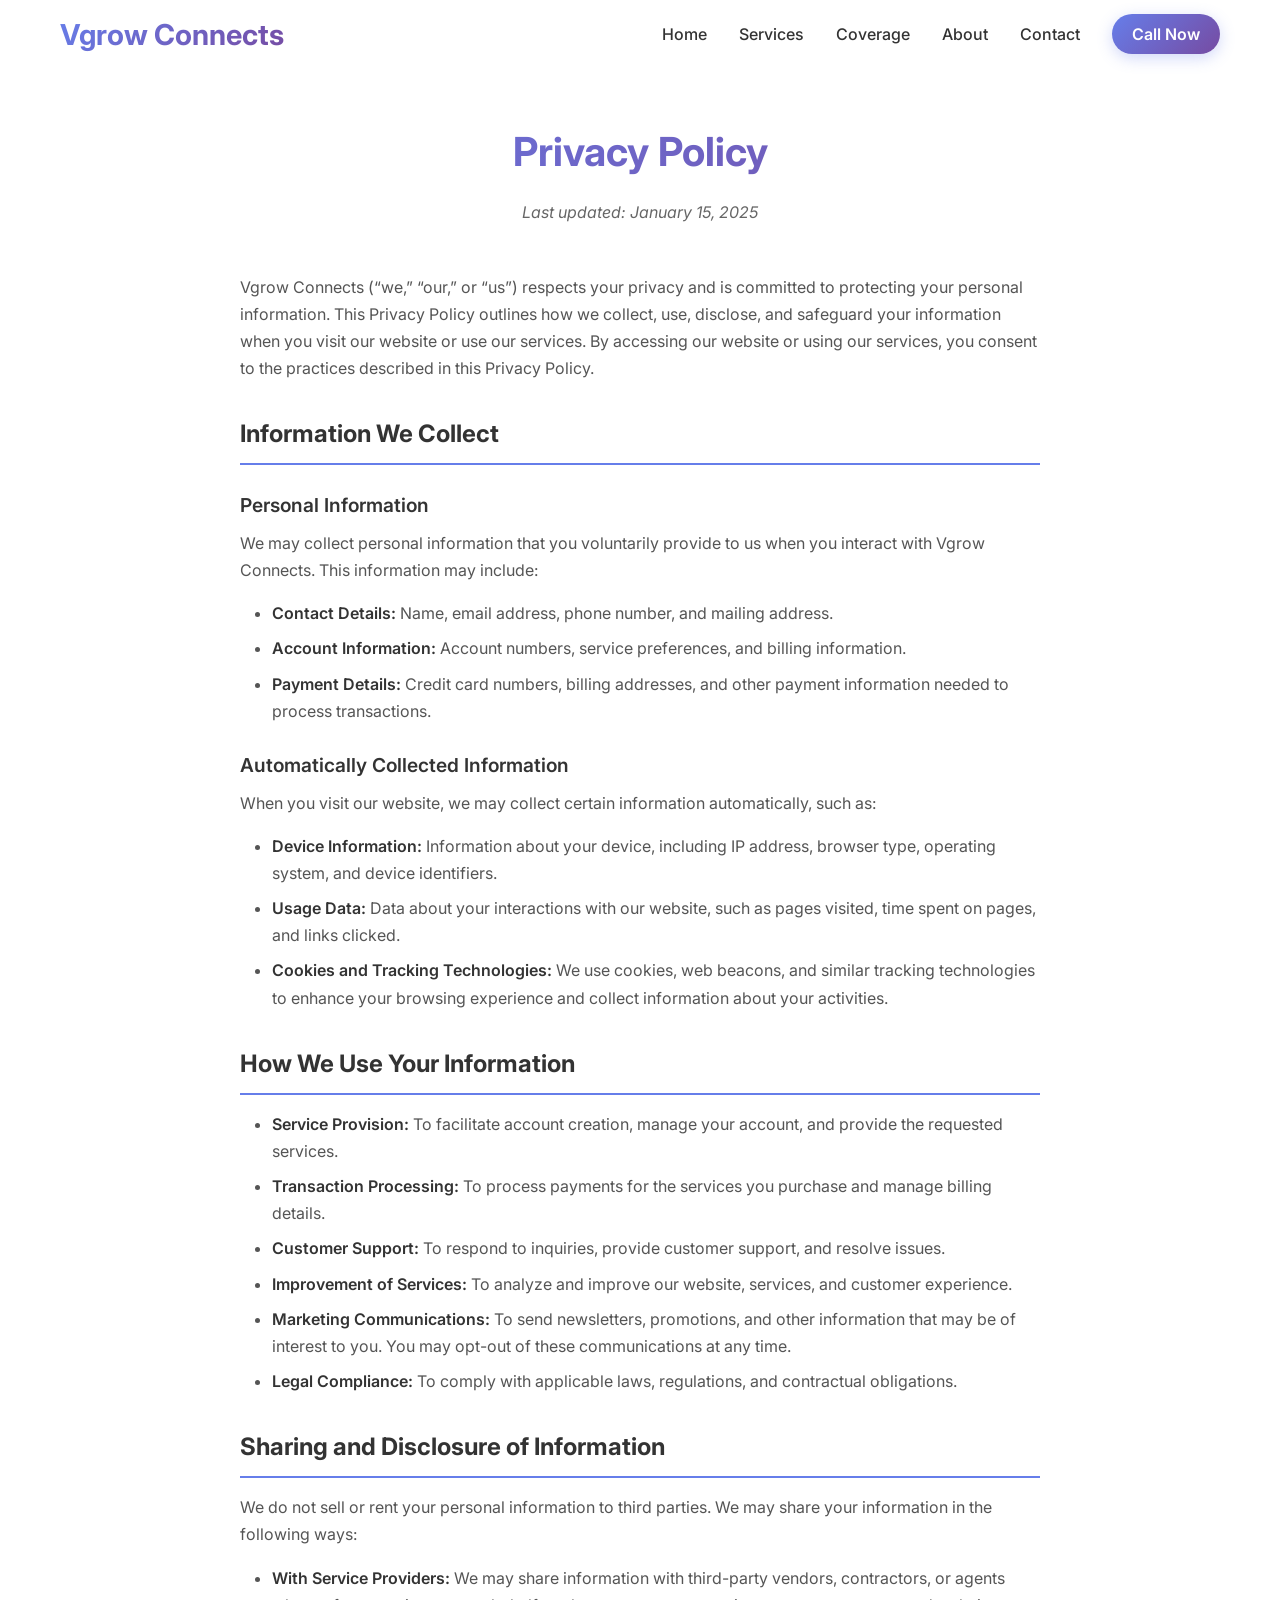
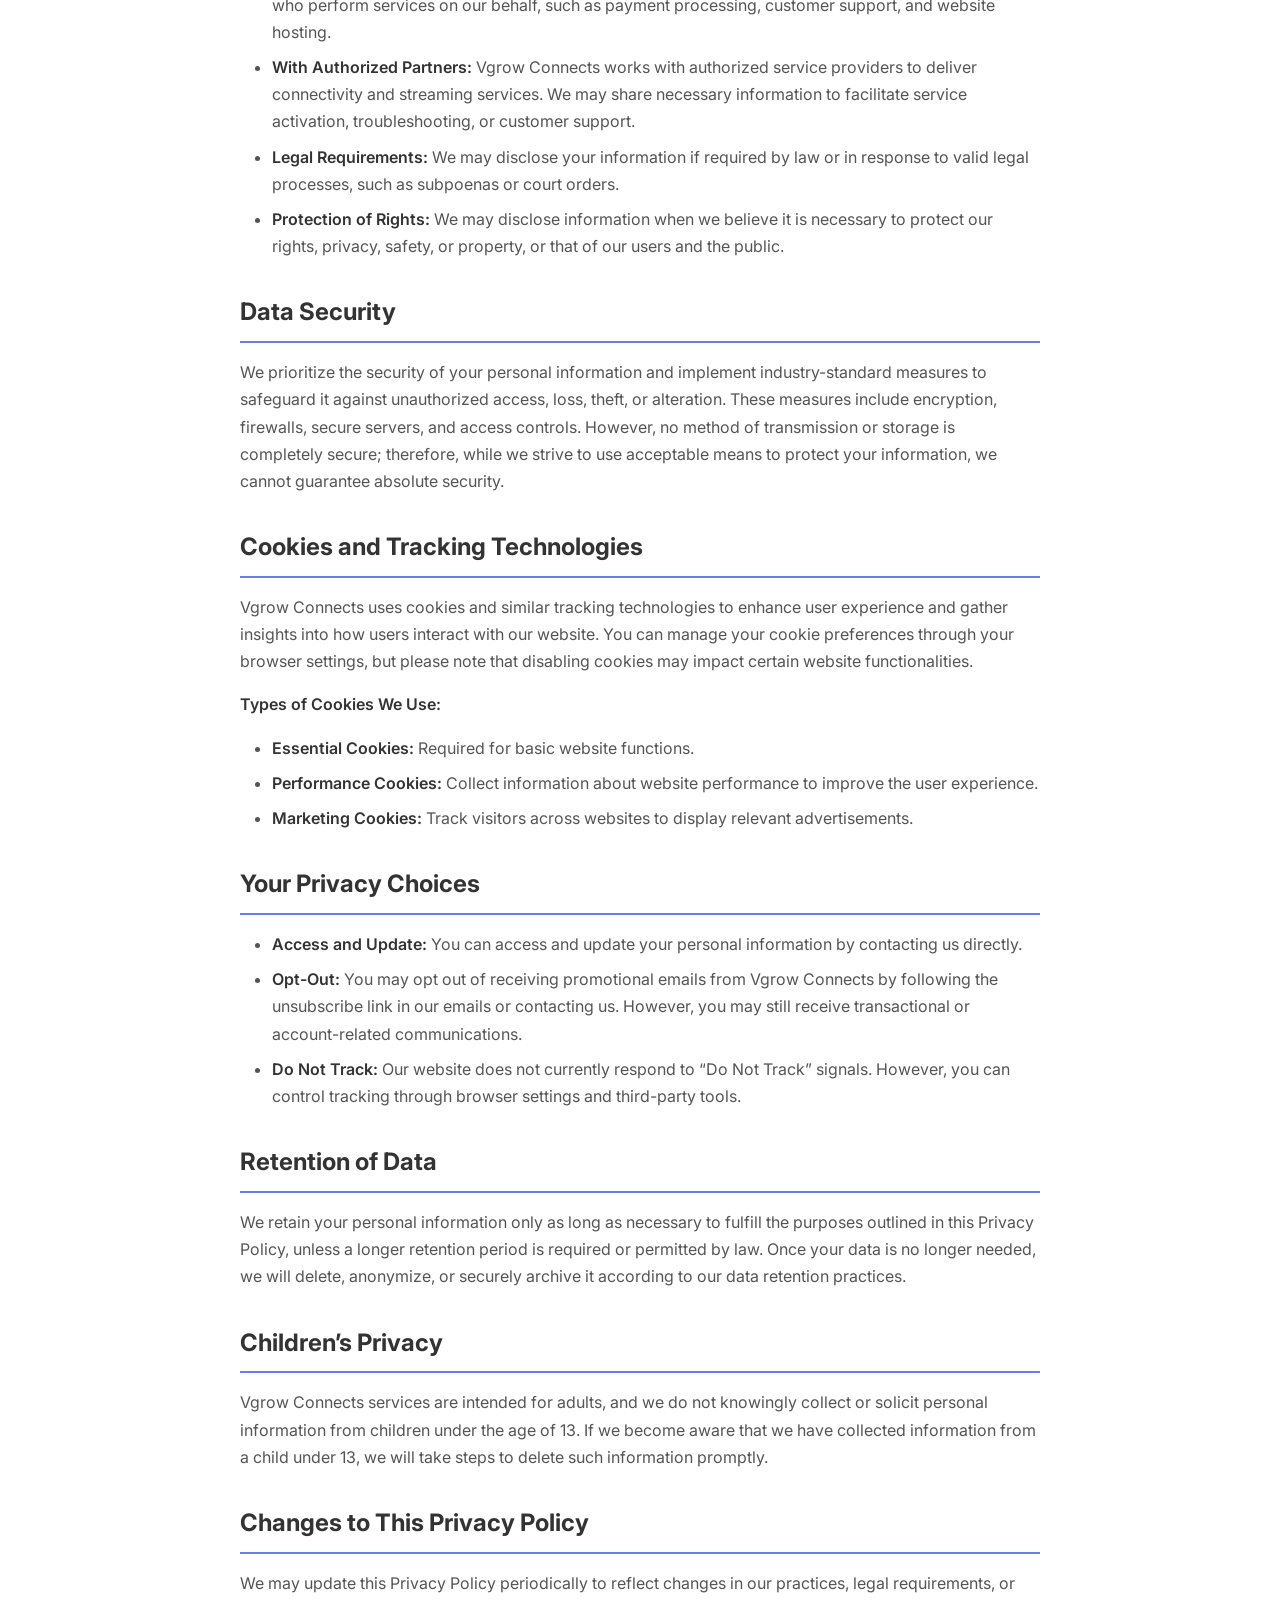
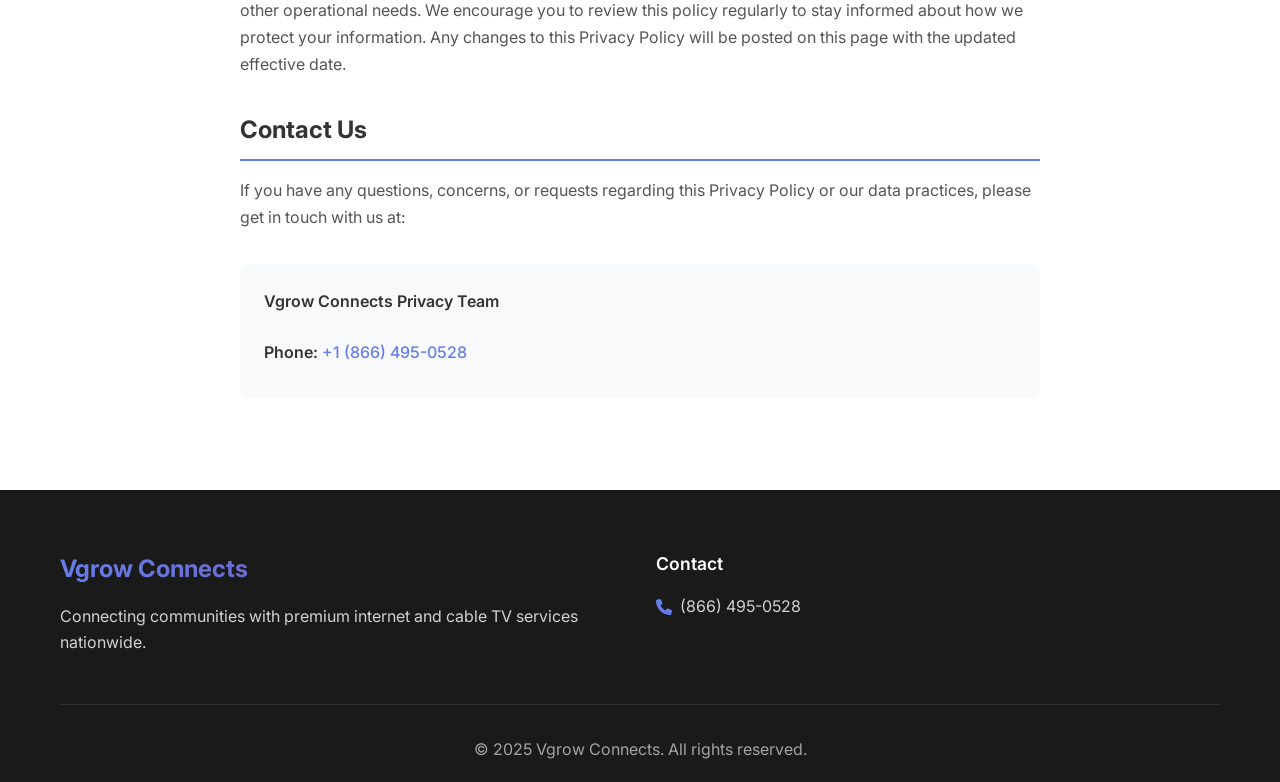
==== privacy.html @ 9372a078 "Add files via upload" ====
<!DOCTYPE html>
<html lang="en">

<head>
    <meta charset="UTF-8">
    <meta name="viewport" content="width=device-width, initial-scale=1.0">
    <title>Privacy Policy - Vgrow Connects</title>
    <link rel="stylesheet" href="style.css">
    <link rel="preconnect" href="https://fonts.googleapis.com">
    <link rel="preconnect" href="https://fonts.gstatic.com" crossorigin>
    <link href="https://fonts.googleapis.com/css2?family=Inter:wght@300;400;500;600;700&display=swap" rel="stylesheet">
    <link rel="stylesheet" href="https://cdnjs.cloudflare.com/ajax/libs/font-awesome/6.0.0/css/all.min.css">
</head>

<body>
    <!-- Navigation -->
    <nav class="navbar">
        <div class="nav-container">
            <div class="nav-logo">
                <a href="index.html">
                    <h2>Vgrow Connects</h2>
                </a>
            </div>
            <ul class="nav-menu">
                <li class="nav-item"><a href="index.html#home" class="nav-link">Home</a></li>
                <li class="nav-item"><a href="index.html#services" class="nav-link">Services</a></li>
                <li class="nav-item"><a href="index.html#coverage" class="nav-link">Coverage</a></li>
                <li class="nav-item"><a href="index.html#about" class="nav-link">About</a></li>
                <li class="nav-item"><a href="index.html#contact" class="nav-link">Contact</a></li>
                <li class="nav-item"><a href="tel:+18664950528" class="nav-cta">Call Now</a></li>
            </ul>
            <div class="hamburger">
                <span class="bar"></span>
                <span class="bar"></span>
                <span class="bar"></span>
            </div>
        </div>
    </nav>

    <!-- Legal Content -->
    <section class="legal-page">
        <div class="container">
            <div class="legal-header">
                <h1>Privacy Policy</h1>
                <p class="last-updated">Last updated: January 15, 2025</p>
            </div>

            <div class="legal-content">
                <p>Vgrow Connects (“we,” “our,” or “us”) respects your privacy and is committed to protecting your
                    personal information. This Privacy Policy outlines how we collect, use, disclose, and safeguard your
                    information when you visit our website or use our services. By accessing our website or using our
                    services, you consent to the practices described in this Privacy Policy.</p>

                <h2>Information We Collect</h2>
                <h3>Personal Information</h3>
                <p>We may collect personal information that you voluntarily provide to us when you interact with Vgrow
                    Connects. This information may include:</p>
                <ul>
                    <li><strong>Contact Details:</strong> Name, email address, phone number, and mailing address.</li>
                    <li><strong>Account Information:</strong> Account numbers, service preferences, and billing
                        information.</li>
                    <li><strong>Payment Details:</strong> Credit card numbers, billing addresses, and other payment
                        information needed to process transactions.</li>
                </ul>

                <h3>Automatically Collected Information</h3>
                <p>When you visit our website, we may collect certain information automatically, such as:</p>
                <ul>
                    <li><strong>Device Information:</strong> Information about your device, including IP address,
                        browser type, operating system, and device identifiers.</li>
                    <li><strong>Usage Data:</strong> Data about your interactions with our website, such as pages
                        visited, time spent on pages, and links clicked.</li>
                    <li><strong>Cookies and Tracking Technologies:</strong> We use cookies, web beacons, and similar
                        tracking technologies to enhance your browsing experience and collect information about your
                        activities.</li>
                </ul>

                <h2>How We Use Your Information</h2>
                <ul>
                    <li><strong>Service Provision:</strong> To facilitate account creation, manage your account, and
                        provide the requested services.</li>
                    <li><strong>Transaction Processing:</strong> To process payments for the services you purchase and
                        manage billing details.</li>
                    <li><strong>Customer Support:</strong> To respond to inquiries, provide customer support, and
                        resolve issues.</li>
                    <li><strong>Improvement of Services:</strong> To analyze and improve our website, services, and
                        customer experience.</li>
                    <li><strong>Marketing Communications:</strong> To send newsletters, promotions, and other
                        information that may be of interest to you. You may opt-out of these communications at any time.
                    </li>
                    <li><strong>Legal Compliance:</strong> To comply with applicable laws, regulations, and contractual
                        obligations.</li>
                </ul>

                <h2>Sharing and Disclosure of Information</h2>
                <p>We do not sell or rent your personal information to third parties. We may share your information in
                    the following ways:</p>
                <ul>
                    <li><strong>With Service Providers:</strong> We may share information with third-party vendors,
                        contractors, or agents who perform services on our behalf, such as payment processing, customer
                        support, and website hosting.</li>
                    <li><strong>With Authorized Partners:</strong> Vgrow Connects works with authorized service
                        providers to deliver connectivity and streaming services. We may share necessary information to
                        facilitate service activation, troubleshooting, or customer support.</li>
                    <li><strong>Legal Requirements:</strong> We may disclose your information if required by law or in
                        response to valid legal processes, such as subpoenas or court orders.</li>
                    <li><strong>Protection of Rights:</strong> We may disclose information when we believe it is
                        necessary to protect our rights, privacy, safety, or property, or that of our users and the
                        public.</li>
                </ul>

                <h2>Data Security</h2>
                <p>We prioritize the security of your personal information and implement industry-standard measures to
                    safeguard it against unauthorized access, loss, theft, or alteration. These measures include
                    encryption, firewalls, secure servers, and access controls. However, no method of transmission or
                    storage is completely secure; therefore, while we strive to use acceptable means to protect your
                    information, we cannot guarantee absolute security.</p>

                <h2>Cookies and Tracking Technologies</h2>
                <p>Vgrow Connects uses cookies and similar tracking technologies to enhance user experience and gather
                    insights into how users interact with our website. You can manage your cookie preferences through
                    your browser settings, but please note that disabling cookies may impact certain website
                    functionalities.</p>
                <p><strong>Types of Cookies We Use:</strong></p>
                <ul>
                    <li><strong>Essential Cookies:</strong> Required for basic website functions.</li>
                    <li><strong>Performance Cookies:</strong> Collect information about website performance to improve
                        the user experience.</li>
                    <li><strong>Marketing Cookies:</strong> Track visitors across websites to display relevant
                        advertisements.</li>
                </ul>

                <h2>Your Privacy Choices</h2>
                <ul>
                    <li><strong>Access and Update:</strong> You can access and update your personal information by
                        contacting us directly.</li>
                    <li><strong>Opt-Out:</strong> You may opt out of receiving promotional emails from Vgrow Connects by
                        following the unsubscribe link in our emails or contacting us. However, you may still receive
                        transactional or account-related communications.</li>
                    <li><strong>Do Not Track:</strong> Our website does not currently respond to “Do Not Track” signals.
                        However, you can control tracking through browser settings and third-party tools.</li>
                </ul>

                <h2>Retention of Data</h2>
                <p>We retain your personal information only as long as necessary to fulfill the purposes outlined in
                    this Privacy Policy, unless a longer retention period is required or permitted by law. Once your
                    data is no longer needed, we will delete, anonymize, or securely archive it according to our data
                    retention practices.</p>

                <h2>Children’s Privacy</h2>
                <p>Vgrow Connects services are intended for adults, and we do not knowingly collect or solicit personal
                    information from children under the age of 13. If we become aware that we have collected information
                    from a child under 13, we will take steps to delete such information promptly.</p>

                <h2>Changes to This Privacy Policy</h2>
                <p>We may update this Privacy Policy periodically to reflect changes in our practices, legal
                    requirements, or other operational needs. We encourage you to review this policy regularly to stay
                    informed about how we protect your information. Any changes to this Privacy Policy will be posted on
                    this page with the updated effective date.</p>

                <h2>Contact Us</h2>
                <p>If you have any questions, concerns, or requests regarding this Privacy Policy or our data practices,
                    please get in touch with us at:</p>
                <div class="contact-info">
                    <p><strong>Vgrow Connects Privacy Team</strong></p>
                    <p><strong>Phone:</strong> <a href="tel:+18664950528">+1 (866) 495-0528</a></p>
                </div>
            </div>
        </div>
    </section>

    <!-- Footer -->
    <footer class="footer">
        <div class="container">
            <div class="footer-content">
                <div class="footer-section">
                    <h3>Vgrow Connects</h3>
                    <p>Connecting communities with premium internet and cable TV services nationwide.</p>
                </div>
                <div class="footer-section">
                    <h4>Contact</h4>
                    <div class="contact-info">
                        <a href="tel:+18664950528" class="contact-item">
                            <i class="fas fa-phone"></i>
                            (866) 495-0528
                        </a>
                    </div>
                </div>
            </div>
            <div class="footer-bottom">
                <p>&copy; 2025 Vgrow Connects. All rights reserved.</p>
            </div>
        </div>
    </footer>

    <script src="script.js"></script>
</body>

</html>
---- style.css ----
/* Reset and Base Styles */
* {
    margin: 0;
    padding: 0;
    box-sizing: border-box;
}

html {
    scroll-behavior: smooth;
}

body {
    font-family: 'Inter', sans-serif;
    line-height: 1.6;
    color: #333;
    overflow-x: hidden;
}

.container {
    max-width: 1200px;
    margin: 0 auto;
    padding: 0 20px;
}

/* Gradient Variables */
:root {
    --primary-gradient: linear-gradient(135deg, #667eea 0%, #764ba2 100%);
    --secondary-gradient: linear-gradient(135deg, #f093fb 0%, #f5576c 100%);
    --platinum-gradient: linear-gradient(135deg, #e8eaf6 0%, #c5cae9 50%, #9fa8da 100%);
    --dark-gradient: linear-gradient(135deg, #2c3e50 0%, #34495e 100%);
    --accent-gradient: linear-gradient(135deg, #74b9ff 0%, #0984e3 100%);
    --gold-gradient: linear-gradient(135deg, #ffecd2 0%, #fcb69f 100%);
    --silver-gradient: linear-gradient(135deg, #bdc3c7 0%, #2c3e50 100%);
}

/* Navigation */
.navbar {
    position: fixed;
    top: 0;
    width: 100%;
    background: rgba(255, 255, 255, 0.95);
    backdrop-filter: blur(10px);
    z-index: 1000;
    transition: all 0.3s ease;
    border-bottom: 1px solid rgba(255, 255, 255, 0.1);
}

.navbar.scrolled {
    background: rgba(255, 255, 255, 0.98);
    box-shadow: 0 2px 20px rgba(0, 0, 0, 0.1);
}

.nav-container {
    max-width: 1200px;
    margin: 0 auto;
    padding: 0 20px;
    display: flex;
    justify-content: space-between;
    align-items: center;
    height: 70px;
}

.nav-logo h2 {
    background: var(--primary-gradient);
    -webkit-background-clip: text;
    -webkit-text-fill-color: transparent;
    background-clip: text;
    font-size: 1.8rem;
    font-weight: 700;
}

.nav-logo a {
    text-decoration: none;
}

.nav-menu {
    display: flex;
    list-style: none;
    gap: 2rem;
    align-items: center;
}

.nav-link {
    text-decoration: none;
    color: #333;
    font-weight: 500;
    transition: all 0.3s ease;
    position: relative;
}

.nav-link:hover {
    color: #667eea;
}

.nav-link::after {
    content: '';
    position: absolute;
    bottom: -5px;
    left: 0;
    width: 0;
    height: 2px;
    background: var(--primary-gradient);
    transition: width 0.3s ease;
}

.nav-link:hover::after {
    width: 100%;
}

.nav-cta {
    background: var(--primary-gradient);
    color: white;
    padding: 10px 20px;
    border-radius: 25px;
    text-decoration: none;
    font-weight: 600;
    transition: all 0.3s ease;
    box-shadow: 0 4px 15px rgba(102, 126, 234, 0.3);
}

.nav-cta:hover {
    transform: translateY(-2px);
    box-shadow: 0 6px 20px rgba(102, 126, 234, 0.4);
}

.hamburger {
    display: none;
    flex-direction: column;
    cursor: pointer;
}

.bar {
    width: 25px;
    height: 3px;
    background: #333;
    margin: 3px 0;
    transition: 0.3s;
}

/* Hero Section */
.hero {
    min-height: 100vh;
    background: linear-gradient(135deg, #667eea 0%, #764ba2 100%);
    display: flex;
    align-items: center;
    position: relative;
    overflow: hidden;
}

.hero::before {
    content: '';
    position: absolute;
    top: 0;
    left: 0;
    right: 0;
    bottom: 0;
    background: url('data:image/svg+xml,<svg xmlns="http://www.w3.org/2000/svg" viewBox="0 0 1000 1000"><defs><pattern id="grid" width="50" height="50" patternUnits="userSpaceOnUse"><path d="M 50 0 L 0 0 0 50" fill="none" stroke="rgba(255,255,255,0.1)" stroke-width="1"/></pattern></defs><rect width="100%" height="100%" fill="url(%23grid)"/></svg>');
    animation: gridMove 20s linear infinite;
}

@keyframes gridMove {
    0% {
        transform: translate(0, 0);
    }

    100% {
        transform: translate(50px, 50px);
    }
}

.hero-container {
    max-width: 1200px;
    margin: 0 auto;
    padding: 0 20px;
    display: grid;
    grid-template-columns: 1fr 1fr;
    gap: 4rem;
    align-items: center;
    position: relative;
    z-index: 2;
}

.hero-content {
    color: white;
    animation: fadeInLeft 1s ease;
}

.hero-title {
    font-size: 3.5rem;
    font-weight: 700;
    line-height: 1.2;
    margin-bottom: 1.5rem;
    text-shadow: 0 2px 4px rgba(0, 0, 0, 0.1);
}

.hero-subtitle {
    font-size: 1.2rem;
    margin-bottom: 2rem;
    opacity: 0.9;
    line-height: 1.6;
}

.hero-buttons {
    display: flex;
    gap: 1rem;
    margin-bottom: 3rem;
    flex-wrap: wrap;
}

.btn {
    padding: 15px 30px;
    border-radius: 50px;
    text-decoration: none;
    font-weight: 600;
    transition: all 0.3s ease;
    display: inline-flex;
    align-items: center;
    gap: 0.5rem;
    border: none;
    cursor: pointer;
    font-size: 1rem;
}

.btn-primary {
    background: rgba(255, 255, 255, 0.2);
    color: white;
    backdrop-filter: blur(10px);
    border: 1px solid rgba(255, 255, 255, 0.3);
}

.btn-primary:hover {
    background: rgba(255, 255, 255, 0.3);
    transform: translateY(-2px);
    box-shadow: 0 10px 30px rgba(0, 0, 0, 0.2);
}

.btn-secondary {
    background: white;
    color: #667eea;
    box-shadow: 0 4px 15px rgba(0, 0, 0, 0.1);
}

.btn-secondary:hover {
    transform: translateY(-2px);
    box-shadow: 0 6px 20px rgba(0, 0, 0, 0.2);
}

.btn-outline {
    background: transparent;
    color: #667eea;
    border: 2px solid #667eea;
}

.btn-outline:hover {
    background: #667eea;
    color: white;
    transform: translateY(-2px);
}

.btn-large {
    padding: 18px 36px;
    font-size: 1.1rem;
}

.hero-features {
    display: flex;
    gap: 2rem;
    flex-wrap: wrap;
}

.feature-item {
    display: flex;
    align-items: center;
    gap: 0.5rem;
    color: rgba(255, 255, 255, 0.9);
    font-weight: 500;
}

.feature-item i {
    font-size: 1.2rem;
}

.hero-image {
    position: relative;
    height: 500px;
    animation: fadeInRight 1s ease;
}

.floating-card {
    position: absolute;
    background: rgba(255, 255, 255, 0.15);
    backdrop-filter: blur(10px);
    border: 1px solid rgba(255, 255, 255, 0.2);
    border-radius: 20px;
    padding: 20px;
    color: white;
    display: flex;
    align-items: center;
    gap: 10px;
    font-weight: 600;
    animation: float 3s ease-in-out infinite;
}

.floating-card i {
    font-size: 1.5rem;
}

.card-1 {
    top: 20%;
    right: 20%;
    animation-delay: 0s;
}

.card-2 {
    top: 50%;
    right: 50%;
    animation-delay: 1s;
}

.card-3 {
    bottom: 20%;
    right: 10%;
    animation-delay: 2s;
}

@keyframes float {

    0%,
    100% {
        transform: translateY(0px);
    }

    50% {
        transform: translateY(-20px);
    }
}

@keyframes fadeInLeft {
    from {
        opacity: 0;
        transform: translateX(-50px);
    }

    to {
        opacity: 1;
        transform: translateX(0);
    }
}

@keyframes fadeInRight {
    from {
        opacity: 0;
        transform: translateX(50px);
    }

    to {
        opacity: 1;
        transform: translateX(0);
    }
}

/* Services Section */
.services {
    padding: 100px 0;
    background: linear-gradient(135deg, #f8f9fa 0%, #e9ecef 100%);
}

.section-header {
    text-align: center;
    margin-bottom: 4rem;
}

.section-header h2 {
    font-size: 2.5rem;
    font-weight: 700;
    background: var(--primary-gradient);
    -webkit-background-clip: text;
    -webkit-text-fill-color: transparent;
    background-clip: text;
    margin-bottom: 1rem;
}

.section-header p {
    font-size: 1.1rem;
    color: #666;
    max-width: 600px;
    margin: 0 auto;
}

.services-grid {
    display: grid;
    grid-template-columns: repeat(auto-fit, minmax(350px, 1fr));
    gap: 2rem;
    margin-top: 3rem;
}

.service-card {
    background: white;
    border-radius: 20px;
    padding: 2.5rem;
    text-align: center;
    box-shadow: 0 10px 30px rgba(0, 0, 0, 0.1);
    transition: all 0.3s ease;
    position: relative;
    overflow: hidden;
}

.service-card::before {
    content: '';
    position: absolute;
    top: 0;
    left: 0;
    right: 0;
    height: 4px;
    background: var(--primary-gradient);
    transform: scaleX(0);
    transition: transform 0.3s ease;
}

.service-card:hover::before {
    transform: scaleX(1);
}

.service-card:hover {
    transform: translateY(-10px);
    box-shadow: 0 20px 40px rgba(0, 0, 0, 0.15);
}

.service-card.featured {
    background: var(--primary-gradient);
    color: white;
    transform: scale(1.05);
}

.service-card.featured::before {
    background: rgba(255, 255, 255, 0.3);
}

.featured-badge {
    position: absolute;
    top: 20px;
    right: 20px;
    background: rgba(255, 255, 255, 0.2);
    color: white;
    padding: 5px 15px;
    border-radius: 20px;
    font-size: 0.8rem;
    font-weight: 600;
}

.service-icon {
    width: 80px;
    height: 80px;
    margin: 0 auto 1.5rem;
    background: var(--platinum-gradient);
    border-radius: 20px;
    display: flex;
    align-items: center;
    justify-content: center;
    font-size: 2rem;
    color: #667eea;
}

.service-card.featured .service-icon {
    background: rgba(255, 255, 255, 0.2);
    color: white;
}

.service-card h3 {
    font-size: 1.5rem;
    font-weight: 700;
    margin-bottom: 1rem;
}

.service-card p {
    margin-bottom: 1.5rem;
    line-height: 1.6;
    opacity: 0.8;
}

.service-features {
    list-style: none;
    margin-bottom: 2rem;
    text-align: left;
}

.service-features li {
    display: flex;
    align-items: center;
    gap: 0.5rem;
    margin-bottom: 0.5rem;
    opacity: 0.9;
}

.service-features i {
    color: #4caf50;
    font-size: 0.9rem;
}

.service-card.featured .service-features i {
    color: rgba(255, 255, 255, 0.8);
}

.service-price {
    font-size: 1.3rem;
    font-weight: 700;
    margin-bottom: 1.5rem;
    color: #667eea;
}

.service-card.featured .service-price {
    color: white;
}

/* Coverage Section */
.coverage {
    padding: 100px 0;
    background: var(--primary-gradient);
    color: white;
}

.coverage-content {
    display: grid;
    grid-template-columns: 1fr 1fr;
    gap: 4rem;
    align-items: center;
}

.coverage-text h2 {
    font-size: 2.5rem;
    font-weight: 700;
    margin-bottom: 1.5rem;
}

.coverage-text p {
    font-size: 1.1rem;
    margin-bottom: 2rem;
    opacity: 0.9;
    line-height: 1.6;
}

.coverage-stats {
    display: grid;
    grid-template-columns: repeat(3, 1fr);
    gap: 2rem;
    margin-bottom: 2rem;
}

.stat-item {
    text-align: center;
}

.stat-number {
    font-size: 2.5rem;
    font-weight: 700;
    margin-bottom: 0.5rem;
}

.stat-label {
    font-size: 0.9rem;
    opacity: 0.8;
}

.coverage-visual {
    position: relative;
    height: 400px;
}

.coverage-map {
    width: 100%;
    height: 100%;
    background: rgba(255, 255, 255, 0.1);
    border-radius: 20px;
    position: relative;
    overflow: hidden;
    backdrop-filter: blur(10px);
}

.map-pin {
    position: absolute;
    width: 20px;
    height: 20px;
    background: white;
    border-radius: 50%;
    animation: pulse 2s infinite;
}

.pin-1 {
    top: 20%;
    left: 30%;
    animation-delay: 0s;
}

.pin-2 {
    top: 40%;
    right: 25%;
    animation-delay: 0.5s;
}

.pin-3 {
    bottom: 30%;
    left: 20%;
    animation-delay: 1s;
}

.pin-4 {
    bottom: 20%;
    right: 30%;
    animation-delay: 1.5s;
}

@keyframes pulse {
    0% {
        transform: scale(1);
        box-shadow: 0 0 0 0 rgba(255, 255, 255, 0.7);
    }

    70% {
        transform: scale(1);
        box-shadow: 0 0 0 20px rgba(255, 255, 255, 0);
    }

    100% {
        transform: scale(1);
        box-shadow: 0 0 0 0 rgba(255, 255, 255, 0);
    }
}

.coverage-waves {
    position: absolute;
    top: 50%;
    left: 50%;
    transform: translate(-50%, -50%);
    width: 200px;
    height: 200px;
    border: 2px solid rgba(255, 255, 255, 0.3);
    border-radius: 50%;
    animation: wave 3s ease-in-out infinite;
}

.coverage-waves::before,
.coverage-waves::after {
    content: '';
    position: absolute;
    top: -2px;
    left: -2px;
    right: -2px;
    bottom: -2px;
    border: 2px solid rgba(255, 255, 255, 0.2);
    border-radius: 50%;
    animation: wave 3s ease-in-out infinite;
}

.coverage-waves::before {
    animation-delay: 1s;
}

.coverage-waves::after {
    animation-delay: 2s;
}

@keyframes wave {
    0% {
        transform: scale(1);
        opacity: 1;
    }

    100% {
        transform: scale(2);
        opacity: 0;
    }
}

/* Why Choose Section */
.why-choose {
    padding: 100px 0;
    background: white;
}

.features-grid {
    display: grid;
    grid-template-columns: repeat(auto-fit, minmax(280px, 1fr));
    gap: 2rem;
}

.feature-card {
    text-align: center;
    padding: 2rem;
    border-radius: 15px;
    transition: all 0.3s ease;
}

.feature-card:hover {
    transform: translateY(-5px);
    box-shadow: 0 10px 30px rgba(0, 0, 0, 0.1);
}

.feature-icon {
    width: 70px;
    height: 70px;
    margin: 0 auto 1.5rem;
    background: var(--platinum-gradient);
    border-radius: 15px;
    display: flex;
    align-items: center;
    justify-content: center;
    font-size: 1.5rem;
    color: #667eea;
}

.feature-card h3 {
    font-size: 1.3rem;
    font-weight: 700;
    margin-bottom: 1rem;
    color: #333;
}

.feature-card p {
    color: #666;
    line-height: 1.6;
}

/* Testimonials Section */
.testimonials {
    padding: 100px 0;
    background: linear-gradient(135deg, #f8f9fa 0%, #e9ecef 100%);
}

.testimonials-grid {
    display: grid;
    grid-template-columns: repeat(auto-fit, minmax(350px, 1fr));
    gap: 2rem;
}

.testimonial-card {
    background: white;
    padding: 2.5rem;
    border-radius: 20px;
    box-shadow: 0 10px 30px rgba(0, 0, 0, 0.1);
    transition: all 0.3s ease;
}

.testimonial-card:hover {
    transform: translateY(-5px);
    box-shadow: 0 15px 40px rgba(0, 0, 0, 0.15);
}

.testimonial-rating {
    display: flex;
    gap: 0.2rem;
    margin-bottom: 1rem;
}

.testimonial-rating i {
    color: #ffc107;
    font-size: 1rem;
}

.testimonial-card p {
    font-style: italic;
    margin-bottom: 1.5rem;
    line-height: 1.6;
    color: #555;
}

.testimonial-author {
    display: flex;
    align-items: center;
    gap: 1rem;
}

.author-info h4 {
    font-weight: 600;
    color: #333;
}

.author-info span {
    font-size: 0.9rem;
    color: #666;
}

/* CTA Section */
.cta {
    padding: 100px 0;
    background: var(--dark-gradient);
    color: white;
    text-align: center;
}

.cta-content h2 {
    font-size: 2.5rem;
    font-weight: 700;
    margin-bottom: 1rem;
}

.cta-content p {
    font-size: 1.1rem;
    margin-bottom: 2rem;
    opacity: 0.9;
    max-width: 600px;
    margin-left: auto;
    margin-right: auto;
}

.cta-buttons {
    display: flex;
    gap: 1rem;
    justify-content: center;
    margin-bottom: 2rem;
    flex-wrap: wrap;
}

.cta-features {
    display: flex;
    gap: 2rem;
    justify-content: center;
    flex-wrap: wrap;
}

.cta-features span {
    display: flex;
    align-items: center;
    gap: 0.5rem;
    opacity: 0.9;
}

.cta-features i {
    color: #4caf50;
}

/* Footer */
.footer {
    background: #1a1a1a;
    color: white;
    padding: 60px 0 20px;
}

.footer-content {
    display: grid;
    grid-template-columns: repeat(auto-fit, minmax(250px, 1fr));
    gap: 2rem;
    margin-bottom: 2rem;
}

.footer-section h3 {
    font-size: 1.5rem;
    font-weight: 700;
    margin-bottom: 1rem;
    background: var(--primary-gradient);
    -webkit-background-clip: text;
    -webkit-text-fill-color: transparent;
    background-clip: text;
}

.footer-section h4 {
    font-size: 1.1rem;
    font-weight: 600;
    margin-bottom: 1rem;
    color: white;
}

.footer-section p {
    margin-bottom: 1rem;
    opacity: 0.8;
    line-height: 1.6;
}

.footer-section ul {
    list-style: none;
}

.footer-section ul li {
    margin-bottom: 0.5rem;
}

.footer-section ul li a {
    color: rgba(255, 255, 255, 0.7);
    text-decoration: none;
    transition: color 0.3s ease;
}

.footer-section ul li a:hover {
    color: white;
}

.social-links {
    display: flex;
    gap: 1rem;
    margin-top: 1rem;
}

.social-links a {
    width: 40px;
    height: 40px;
    background: var(--primary-gradient);
    border-radius: 50%;
    display: flex;
    align-items: center;
    justify-content: center;
    color: white;
    text-decoration: none;
    transition: all 0.3s ease;
}

.social-links a:hover {
    transform: translateY(-2px);
    box-shadow: 0 5px 15px rgba(102, 126, 234, 0.4);
}

.contact-info {
    display: flex;
    flex-direction: column;
    gap: 1rem;
}

.contact-item {
    display: flex;
    align-items: center;
    gap: 0.5rem;
    color: rgba(255, 255, 255, 0.8);
    text-decoration: none;
    transition: color 0.3s ease;
}

.contact-item:hover {
    color: white;
}

.contact-item i {
    color: #667eea;
}

.footer-bottom {
    border-top: 1px solid rgba(255, 255, 255, 0.1);
    padding-top: 2rem;
    text-align: center;
}

.footer-bottom p {
    opacity: 0.6;
}

/* FAQ Section */
.faq {
    padding: 100px 0;
    background: white;
}

.faq-container {
    max-width: 800px;
    margin: 0 auto;
}

.faq-item {
    background: white;
    border: 1px solid #e9ecef;
    border-radius: 15px;
    margin-bottom: 1rem;
    overflow: hidden;
    transition: all 0.3s ease;
    box-shadow: 0 2px 10px rgba(0, 0, 0, 0.05);
}

.faq-item:hover {
    box-shadow: 0 5px 20px rgba(0, 0, 0, 0.1);
    transform: translateY(-2px);
}

.faq-question {
    padding: 1.5rem 2rem;
    cursor: pointer;
    display: flex;
    justify-content: space-between;
    align-items: center;
    background: var(--platinum-gradient);
    transition: all 0.3s ease;
}

.faq-question:hover {
    background: linear-gradient(135deg, #e3f2fd 0%, #bbdefb 50%, #90caf9 100%);
}

.faq-question h3 {
    font-size: 1.1rem;
    font-weight: 600;
    color: #333;
    margin: 0;
    flex: 1;
}

.faq-question i {
    color: #667eea;
    font-size: 1rem;
    transition: transform 0.3s ease;
}

.faq-item.active .faq-question i {
    transform: rotate(180deg);
}

.faq-answer {
    padding: 0 2rem;
    max-height: 0;
    overflow: hidden;
    transition: max-height 0.3s ease, padding 0.3s ease;
    background: white;
}

.faq-item.active .faq-answer {
    padding: 1.5rem 2rem;
    max-height: 500px;
}

.faq-answer p {
    color: #555;
    line-height: 1.6;
    margin-bottom: 1rem;
}

.faq-answer p:last-child {
    margin-bottom: 0;
}

.faq-answer ul {
    list-style: none;
    padding-left: 0;
    margin: 1rem 0;
}

.faq-answer ul li {
    padding: 0.3rem 0;
    color: #555;
    position: relative;
    padding-left: 1.5rem;
}

.faq-answer ul li::before {
    content: '•';
    color: #667eea;
    font-weight: bold;
    position: absolute;
    left: 0;
}

.faq-answer a {
    color: #667eea;
    text-decoration: none;
    font-weight: 600;
}

.faq-answer a:hover {
    text-decoration: underline;
}

/* Disclaimer Section */
.disclaimer {
    padding: 60px 0;
    background: linear-gradient(135deg, #f8f9fa 0%, #e9ecef 100%);
    border-top: 1px solid #dee2e6;
}

.disclaimer-content {
    max-width: 800px;
    margin: 0 auto;
    text-align: center;
}

.disclaimer-content h2 {
    font-size: 1.8rem;
    font-weight: 700;
    background: var(--primary-gradient);
    -webkit-background-clip: text;
    -webkit-text-fill-color: transparent;
    background-clip: text;
    margin-bottom: 1.5rem;
}

.disclaimer-content p {
    color: #666;
    line-height: 1.7;
    font-size: 0.95rem;
    background: white;
    padding: 2rem;
    border-radius: 15px;
    box-shadow: 0 5px 15px rgba(0, 0, 0, 0.08);
    border-left: 4px solid #667eea;
}

/* FAQ Section */
.faq {
    padding: 100px 0;
    background: white;
}

.faq-container {
    max-width: 800px;
    margin: 0 auto;
}

.faq-item {
    background: white;
    border: 1px solid #e9ecef;
    border-radius: 15px;
    margin-bottom: 1rem;
    overflow: hidden;
    transition: all 0.3s ease;
    box-shadow: 0 2px 10px rgba(0, 0, 0, 0.05);
}

.faq-item:hover {
    box-shadow: 0 5px 20px rgba(0, 0, 0, 0.1);
    transform: translateY(-2px);
}

.faq-question {
    padding: 1.5rem 2rem;
    cursor: pointer;
    display: flex;
    justify-content: space-between;
    align-items: center;
    background: var(--platinum-gradient);
    transition: all 0.3s ease;
}

.faq-question:hover {
    background: linear-gradient(135deg, #e3f2fd 0%, #bbdefb 50%, #90caf9 100%);
}

.faq-question h3 {
    font-size: 1.1rem;
    font-weight: 600;
    color: #333;
    margin: 0;
    flex: 1;
}

.faq-question i {
    color: #667eea;
    font-size: 1rem;
    transition: transform 0.3s ease;
}

.faq-item.active .faq-question i {
    transform: rotate(180deg);
}

.faq-answer {
    padding: 0 2rem;
    max-height: 0;
    overflow: hidden;
    transition: max-height 0.3s ease, padding 0.3s ease;
    background: white;
}

.faq-item.active .faq-answer {
    padding: 1.5rem 2rem;
    max-height: 500px;
}

.faq-answer p {
    color: #555;
    line-height: 1.6;
    margin-bottom: 1rem;
}

.faq-answer p:last-child {
    margin-bottom: 0;
}

.faq-answer ul {
    list-style: none;
    padding-left: 0;
    margin: 1rem 0;
}

.faq-answer ul li {
    padding: 0.3rem 0;
    color: #555;
    position: relative;
    padding-left: 1.5rem;
}

.faq-answer ul li::before {
    content: '•';
    color: #667eea;
    font-weight: bold;
    position: absolute;
    left: 0;
}

.faq-answer a {
    color: #667eea;
    text-decoration: none;
    font-weight: 600;
}

.faq-answer a:hover {
    text-decoration: underline;
}

/* Disclaimer Section */
.disclaimer {
    padding: 60px 0;
    background: linear-gradient(135deg, #f8f9fa 0%, #e9ecef 100%);
    border-top: 1px solid #dee2e6;
}

.disclaimer-content {
    max-width: 800px;
    margin: 0 auto;
    text-align: center;
}

.disclaimer-content h2 {
    font-size: 1.8rem;
    font-weight: 700;
    background: var(--primary-gradient);
    -webkit-background-clip: text;
    -webkit-text-fill-color: transparent;
    background-clip: text;
    margin-bottom: 1.5rem;
}

.disclaimer-content p {
    color: #666;
    line-height: 1.7;
    font-size: 0.95rem;
    background: white;
    padding: 2rem;
    border-radius: 15px;
    box-shadow: 0 5px 15px rgba(0, 0, 0, 0.08);
    border-left: 4px solid #667eea;
}

/* Legal Pages */
.legal-page {
    padding: 120px 0 60px;
    background: white;
    min-height: 100vh;
}

.legal-header {
    text-align: center;
    margin-bottom: 3rem;
}

.legal-header h1 {
    font-size: 2.5rem;
    font-weight: 700;
    background: var(--primary-gradient);
    -webkit-background-clip: text;
    -webkit-text-fill-color: transparent;
    background-clip: text;
    margin-bottom: 1rem;
}

.last-updated {
    color: #666;
    font-style: italic;
}

.legal-content {
    max-width: 800px;
    margin: 0 auto;
    line-height: 1.7;
}

.legal-content h2 {
    font-size: 1.5rem;
    font-weight: 700;
    color: #333;
    margin: 2rem 0 1rem;
    padding-bottom: 0.5rem;
    border-bottom: 2px solid #667eea;
}

.legal-content h3 {
    font-size: 1.2rem;
    font-weight: 600;
    color: #333;
    margin: 1.5rem 0 0.5rem;
}

.legal-content p {
    margin-bottom: 1rem;
    color: #555;
}

.legal-content ul,
.legal-content ol {
    margin-bottom: 1rem;
    padding-left: 2rem;
}

.legal-content li {
    margin-bottom: 0.5rem;
    color: #555;
}

.legal-content strong {
    color: #333;
    font-weight: 600;
}

.legal-content a {
    color: #667eea;
    text-decoration: none;
    font-weight: 500;
}

.legal-content a:hover {
    text-decoration: underline;
}

.legal-content .contact-info {
    background: #f8f9fa;
    padding: 1.5rem;
    border-radius: 10px;
    margin: 2rem 0;
}

.legal-content .contact-info p {
    margin-bottom: 0.5rem;
}

.important-notice {
    background: linear-gradient(135deg, #fff3cd 0%, #ffeaa7 100%);
    border: 1px solid #ffeaa7;
    border-radius: 10px;
    padding: 1.5rem;
    margin: 2rem 0;
}

.important-notice h3 {
    color: #856404;
    margin-bottom: 0.5rem;
}

.important-notice p {
    color: #856404;
    margin-bottom: 0;
}

/* Responsive Design */
@media (max-width: 768px) {
    .hamburger {
        display: flex;
    }

    .nav-menu {
        position: fixed;
        left: -100%;
        top: 70px;
        flex-direction: column;
        background-color: rgba(255, 255, 255, 0.98);
        backdrop-filter: blur(10px);
        width: 100%;
        text-align: center;
        transition: 0.3s;
        box-shadow: 0 10px 27px rgba(0, 0, 0, 0.05);
        padding: 2rem 0;
        gap: 1rem;
    }

    .nav-menu.active {
        left: 0;
    }

    .hamburger.active .bar:nth-child(2) {
        opacity: 0;
    }

    .hamburger.active .bar:nth-child(1) {
        transform: translateY(8px) rotate(45deg);
    }

    .hamburger.active .bar:nth-child(3) {
        transform: translateY(-8px) rotate(-45deg);
    }

    .hero-container {
        grid-template-columns: 1fr;
        gap: 2rem;
        text-align: center;
    }

    .hero-title {
        font-size: 2.5rem;
    }

    .hero-buttons {
        justify-content: center;
    }

    .hero-features {
        justify-content: center;
    }

    .services-grid {
        grid-template-columns: 1fr;
    }

    .coverage-content {
        grid-template-columns: 1fr;
        gap: 2rem;
        text-align: center;
    }

    .coverage-stats {
        grid-template-columns: 1fr;
    }

    .testimonials-grid {
        grid-template-columns: 1fr;
    }

    .features-grid {
        grid-template-columns: 1fr;
    }

    .footer-content {
        grid-template-columns: 1fr;
        text-align: center;
    }

    .cta-buttons {
        flex-direction: column;
        align-items: center;
    }

    .cta-features {
        flex-direction: column;
        align-items: center;
    }

    .legal-content {
        padding: 0 1rem;
    }
}

@media (max-width: 480px) {
    .hero-title {
        font-size: 2rem;
    }

    .section-header h2 {
        font-size: 2rem;
    }

    .coverage-text h2 {
        font-size: 2rem;
    }

    .cta-content h2 {
        font-size: 2rem;
    }

    .btn {
        padding: 12px 24px;
        font-size: 0.9rem;
    }

    .service-card {
        padding: 2rem 1.5rem;
    }

    .testimonial-card {
        padding: 2rem 1.5rem;
    }
}

/* Scroll Animations */
.animate-on-scroll {
    opacity: 0;
    transform: translateY(30px);
    transition: all 0.6s ease;
}

.animate-on-scroll.animated {
    opacity: 1;
    transform: translateY(0);
}

/* Loading Animation */
.loading {
    position: fixed;
    top: 0;
    left: 0;
    width: 100%;
    height: 100%;
    background: white;
    display: flex;
    align-items: center;
    justify-content: center;
    z-index: 9999;
    transition: opacity 0.5s ease;
}

.loading.hidden {
    opacity: 0;
    pointer-events: none;
}

.loader {
    width: 50px;
    height: 50px;
    border: 3px solid #f3f3f3;
    border-top: 3px solid #667eea;
    border-radius: 50%;
    animation: spin 1s linear infinite;
}

@keyframes spin {
    0% {
        transform: rotate(0deg);
    }

    100% {
        transform: rotate(360deg);
    }
}
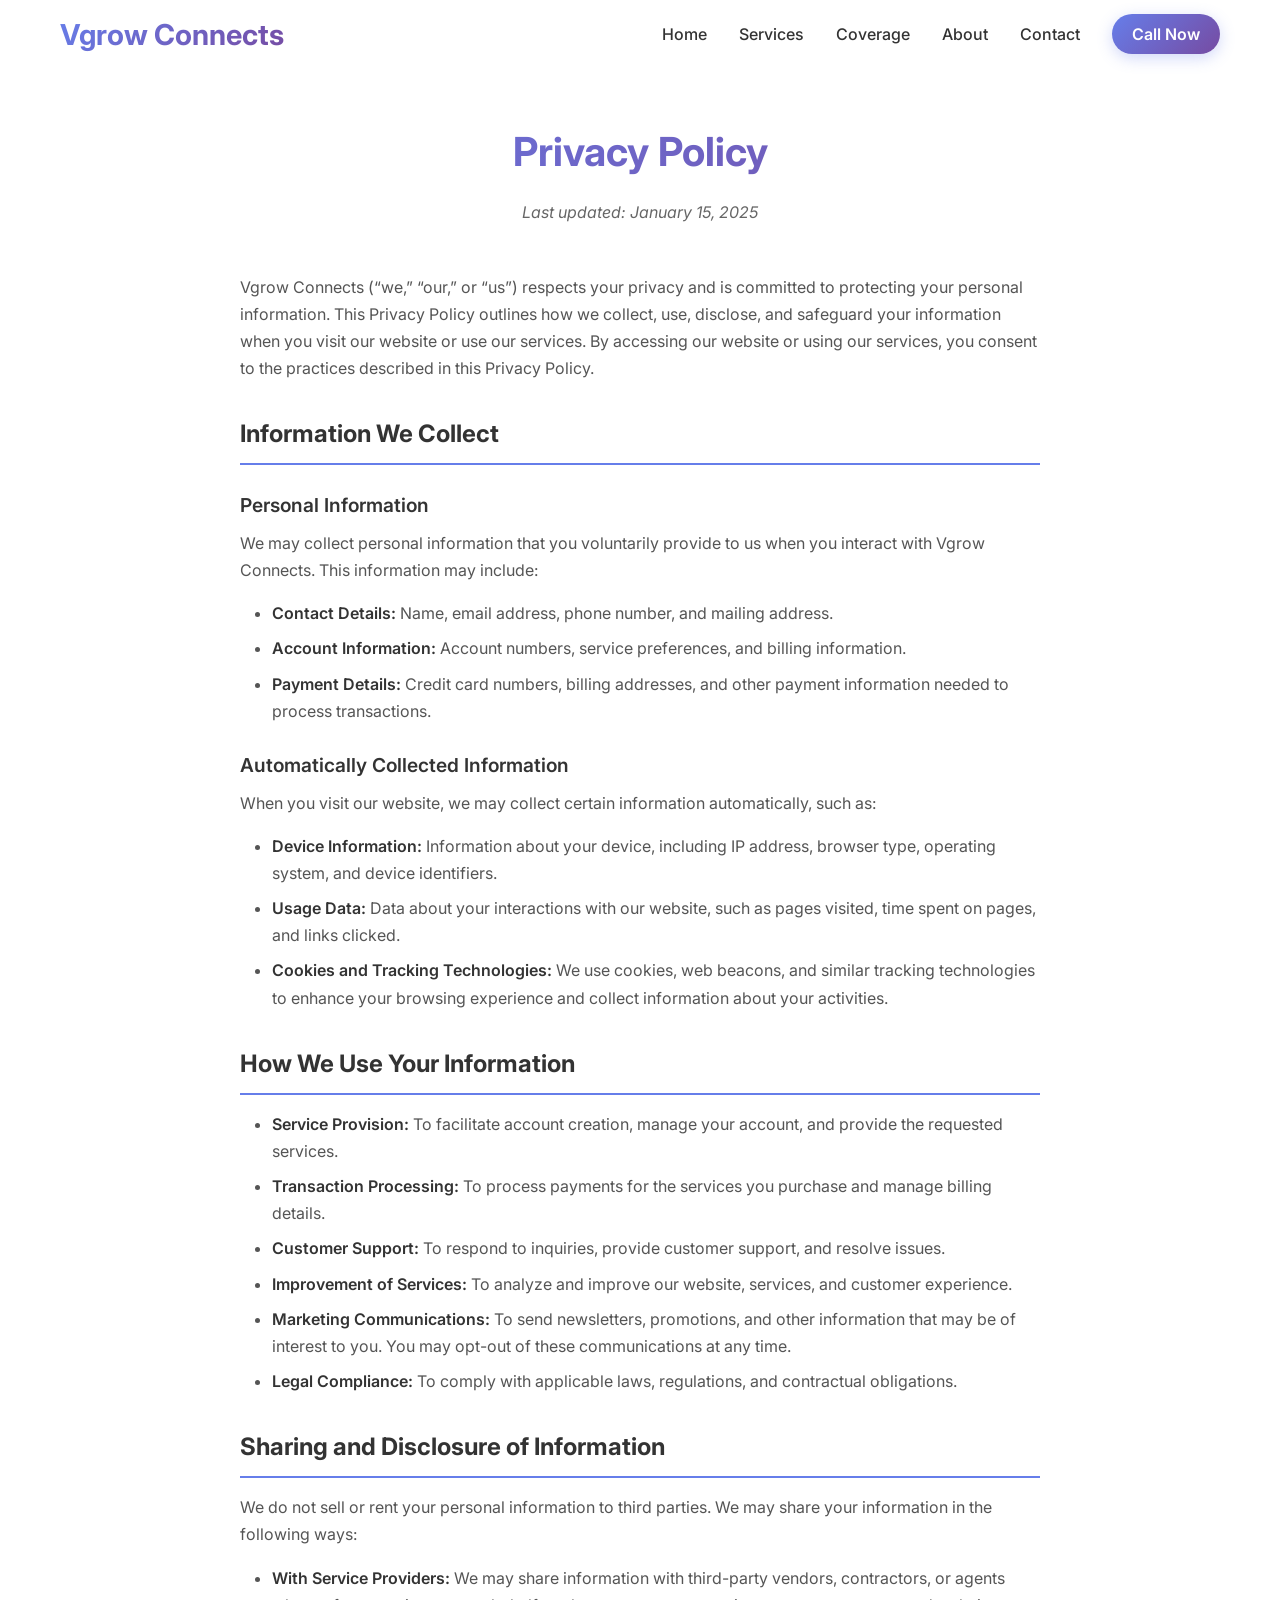
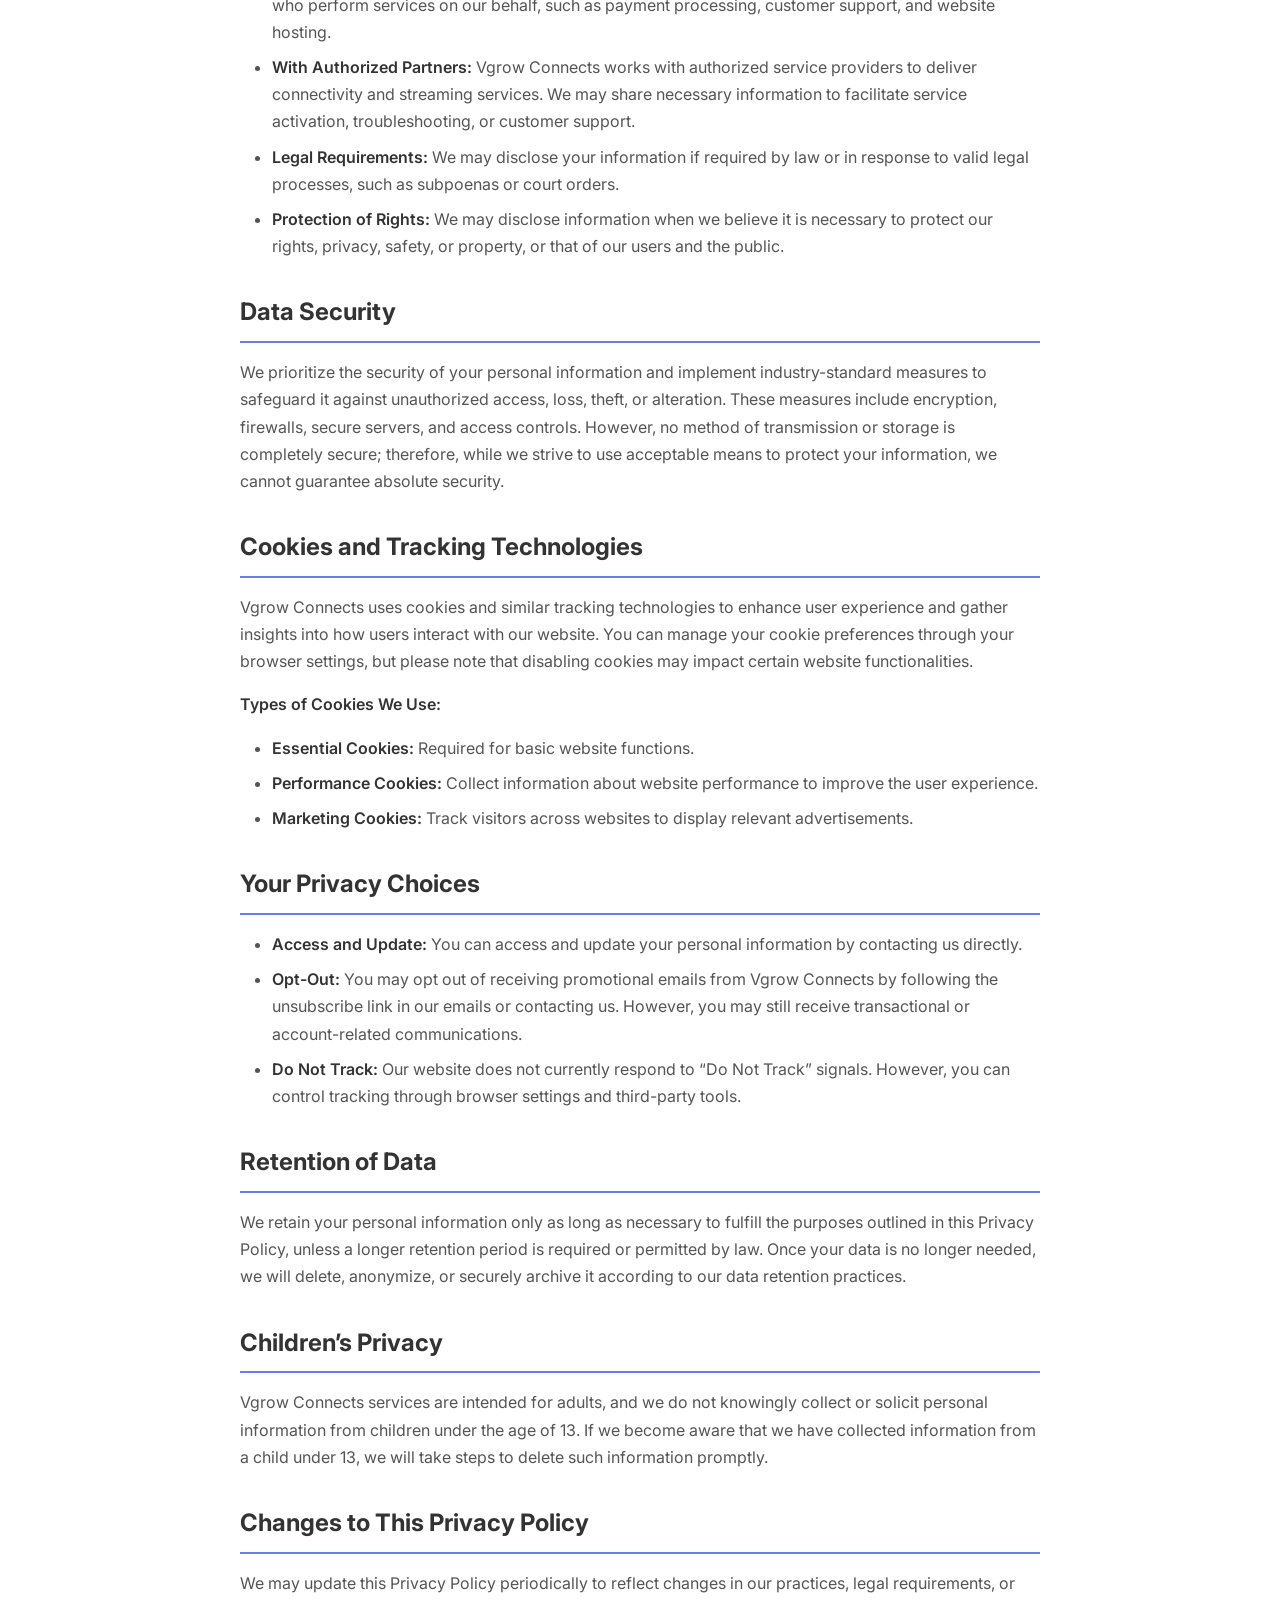
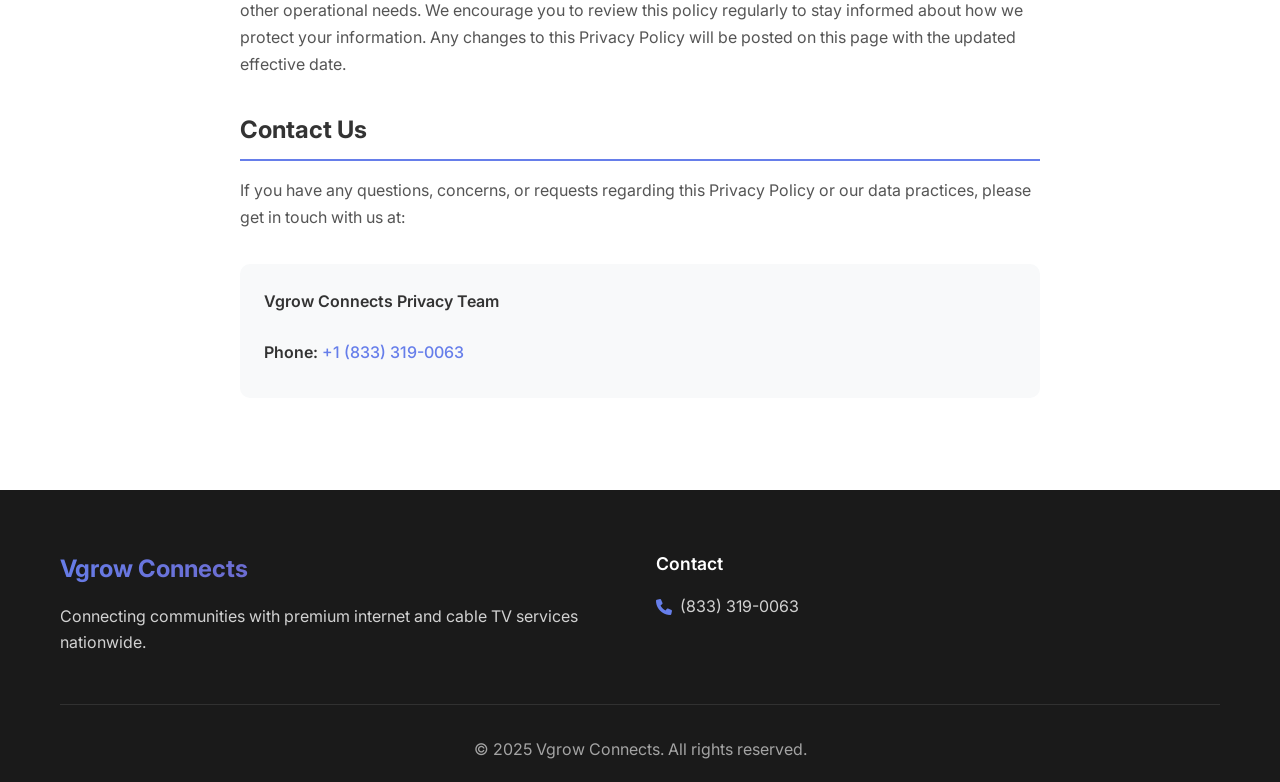
==== commit 9d2b808c: "Update privacy.html" ====
--- a/privacy.html
+++ b/privacy.html
@@ -27,7 +27,7 @@
                 <li class="nav-item"><a href="index.html#coverage" class="nav-link">Coverage</a></li>
                 <li class="nav-item"><a href="index.html#about" class="nav-link">About</a></li>
                 <li class="nav-item"><a href="index.html#contact" class="nav-link">Contact</a></li>
-                <li class="nav-item"><a href="tel:+18664950528" class="nav-cta">Call Now</a></li>
+                <li class="nav-item"><a href="tel:+18333190063" class="nav-cta">Call Now</a></li>
             </ul>
             <div class="hamburger">
                 <span class="bar"></span>
@@ -163,7 +163,7 @@
                     please get in touch with us at:</p>
                 <div class="contact-info">
                     <p><strong>Vgrow Connects Privacy Team</strong></p>
-                    <p><strong>Phone:</strong> <a href="tel:+18664950528">+1 (866) 495-0528</a></p>
+                    <p><strong>Phone:</strong> <a href="tel:+18333190063">+1  (833) 319-0063</a></p>
                 </div>
             </div>
         </div>
@@ -180,9 +180,9 @@
                 <div class="footer-section">
                     <h4>Contact</h4>
                     <div class="contact-info">
-                        <a href="tel:+18664950528" class="contact-item">
+                        <a href="tel:+18333190063" class="contact-item">
                             <i class="fas fa-phone"></i>
-                            (866) 495-0528
+                             (833) 319-0063
                         </a>
                     </div>
                 </div>
@@ -196,4 +196,5 @@
     <script src="script.js"></script>
 </body>
 
-</html>+
+</html>
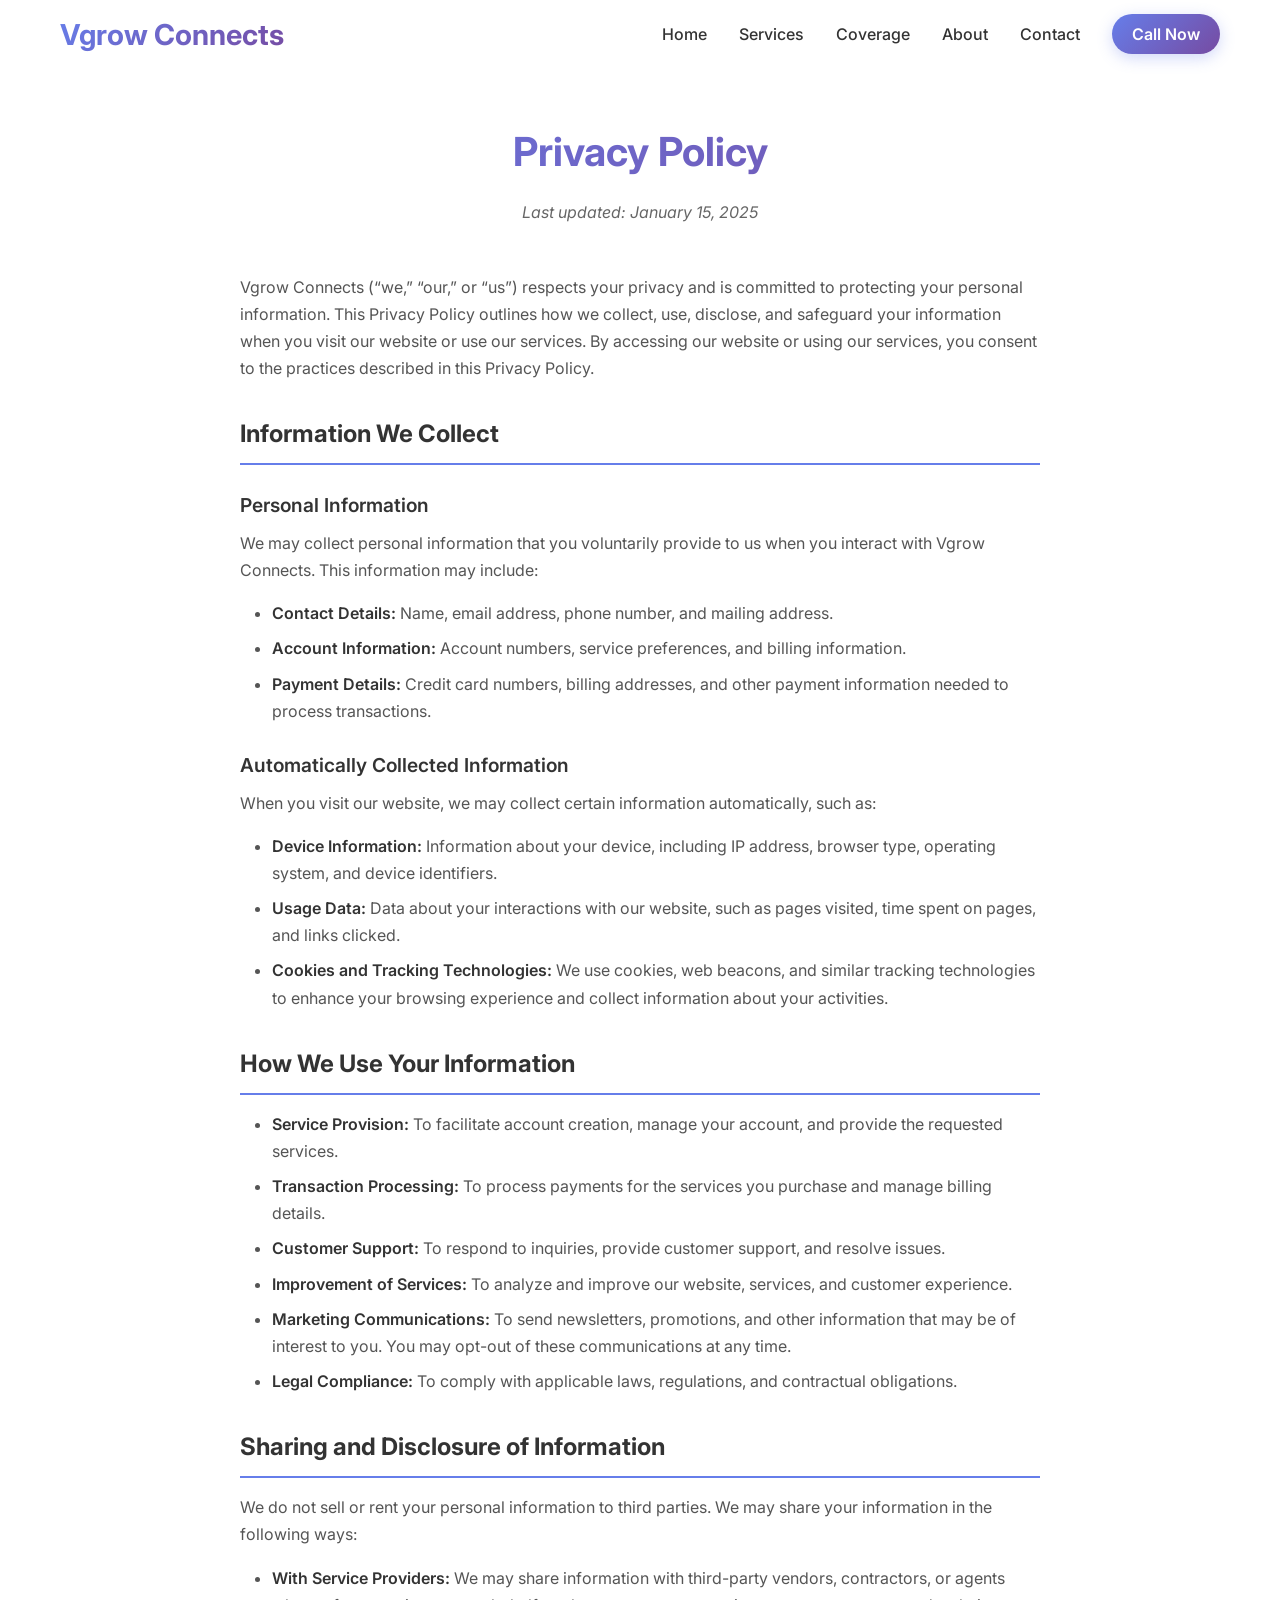
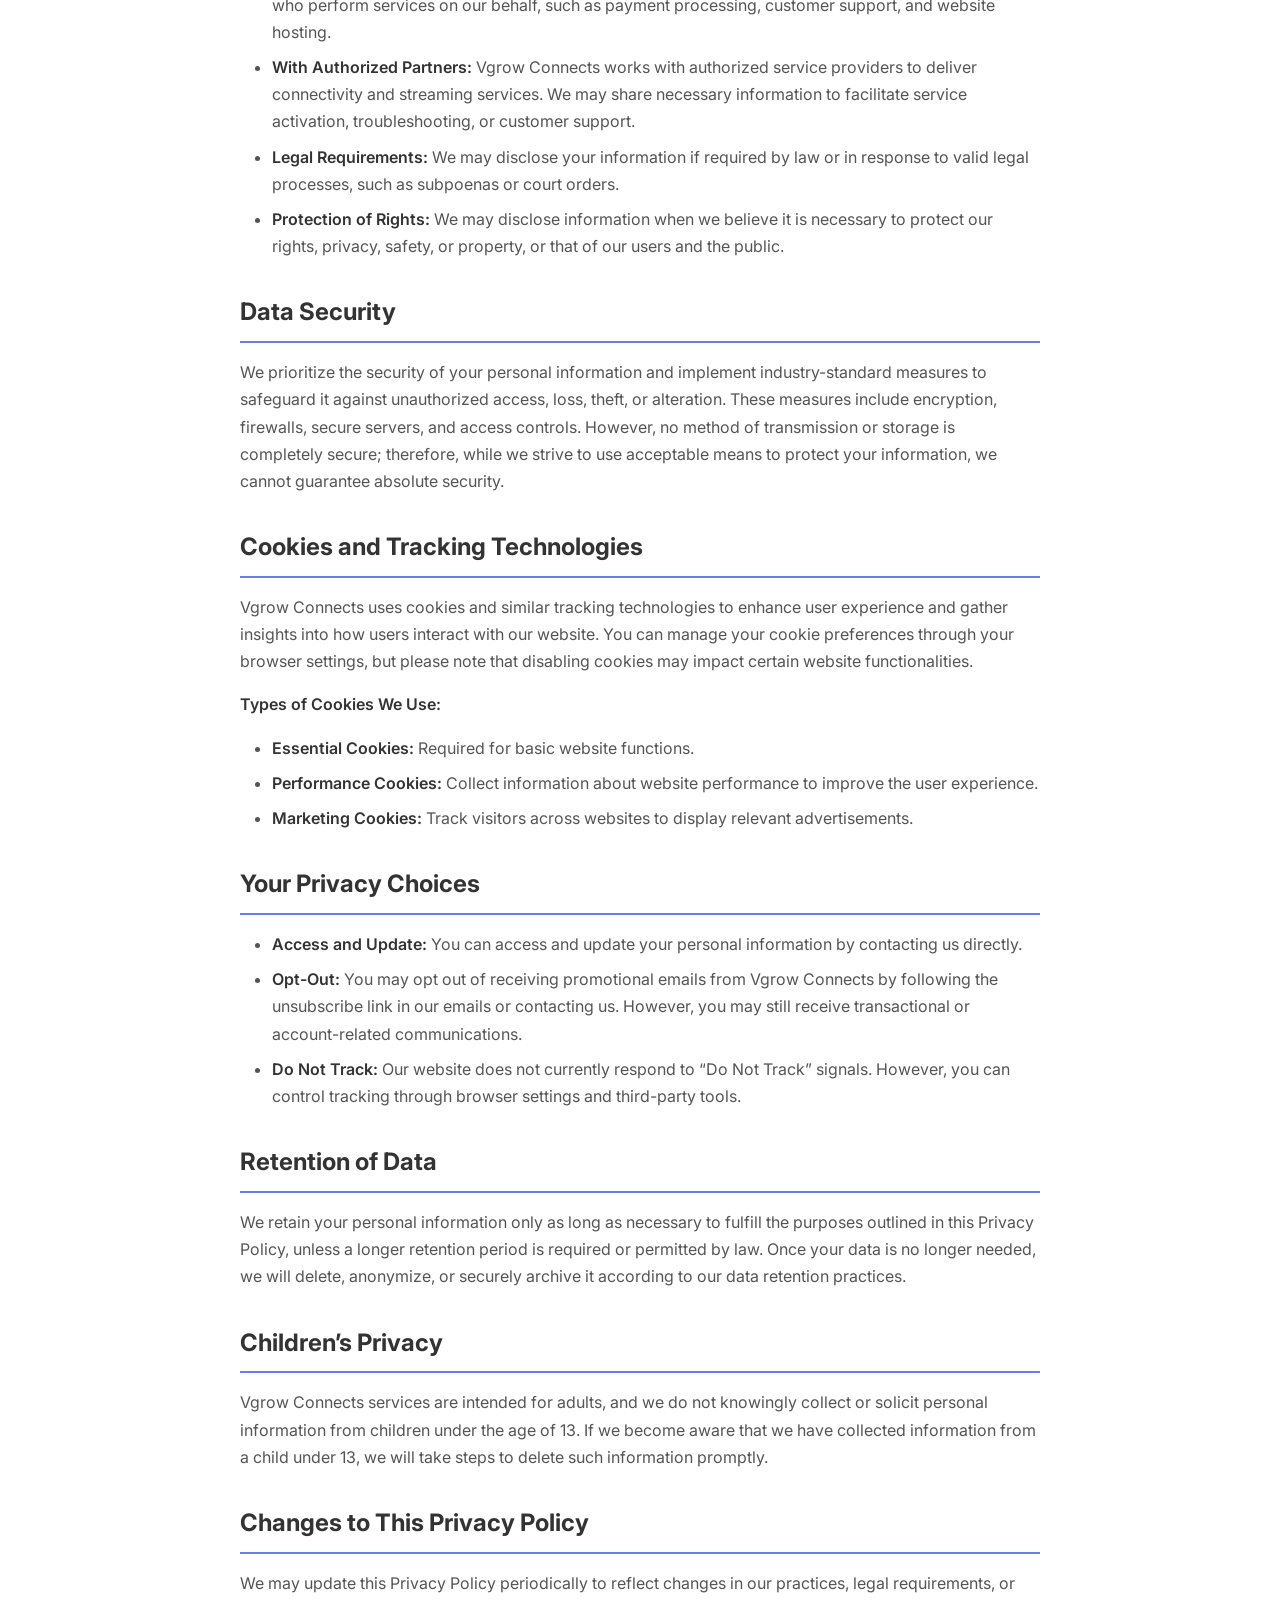
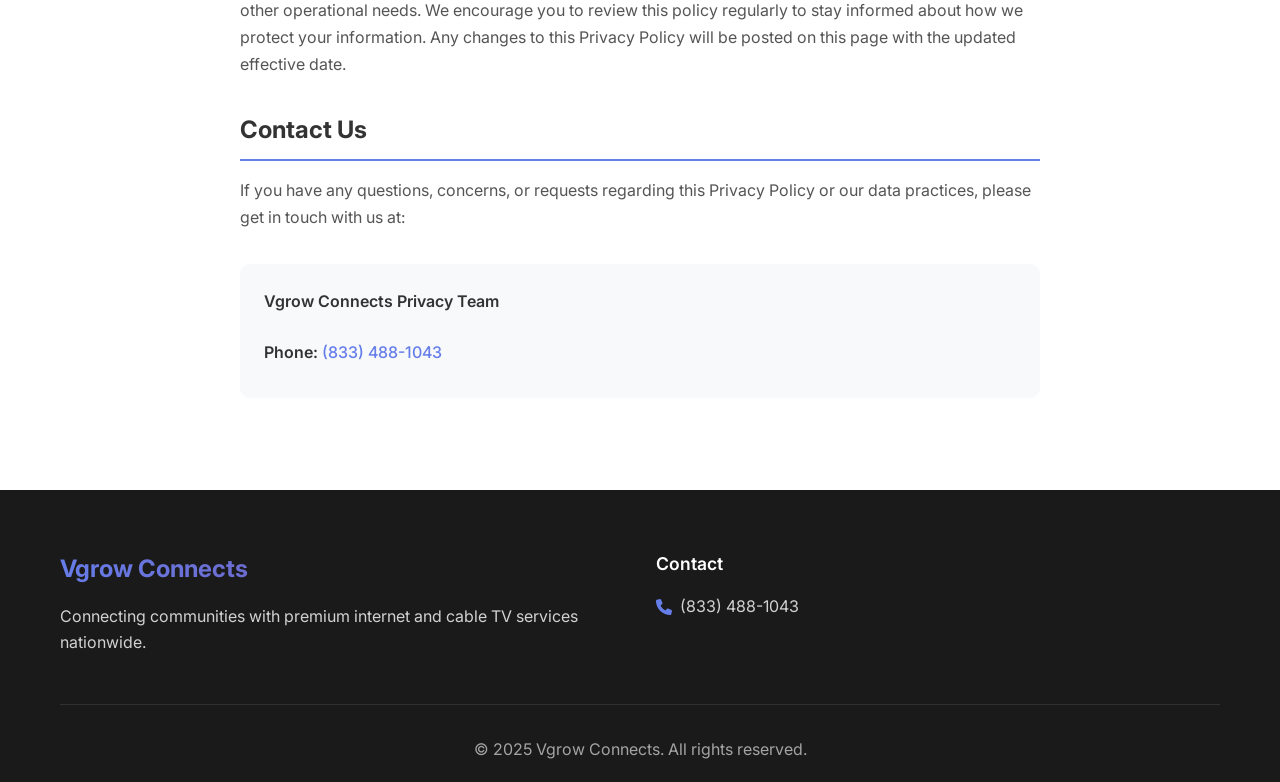
==== commit 03961399: "Update privacy.html" ====
--- a/privacy.html
+++ b/privacy.html
@@ -27,7 +27,7 @@
                 <li class="nav-item"><a href="index.html#coverage" class="nav-link">Coverage</a></li>
                 <li class="nav-item"><a href="index.html#about" class="nav-link">About</a></li>
                 <li class="nav-item"><a href="index.html#contact" class="nav-link">Contact</a></li>
-                <li class="nav-item"><a href="tel:+18333190063" class="nav-cta">Call Now</a></li>
+                <li class="nav-item"><a href="tel:+18334881043" class="nav-cta">Call Now</a></li>
             </ul>
             <div class="hamburger">
                 <span class="bar"></span>
@@ -163,7 +163,7 @@
                     please get in touch with us at:</p>
                 <div class="contact-info">
                     <p><strong>Vgrow Connects Privacy Team</strong></p>
-                    <p><strong>Phone:</strong> <a href="tel:+18333190063">+1  (833) 319-0063</a></p>
+                    <p><strong>Phone:</strong> <a href="tel:+18334881043">(833) 488-1043</a></p>
                 </div>
             </div>
         </div>
@@ -180,9 +180,9 @@
                 <div class="footer-section">
                     <h4>Contact</h4>
                     <div class="contact-info">
-                        <a href="tel:+18333190063" class="contact-item">
+                        <a href="tel:+18334881043" class="contact-item">
                             <i class="fas fa-phone"></i>
-                             (833) 319-0063
+                             (833) 488-1043
                         </a>
                     </div>
                 </div>
@@ -198,3 +198,4 @@
 
 
 </html>
+
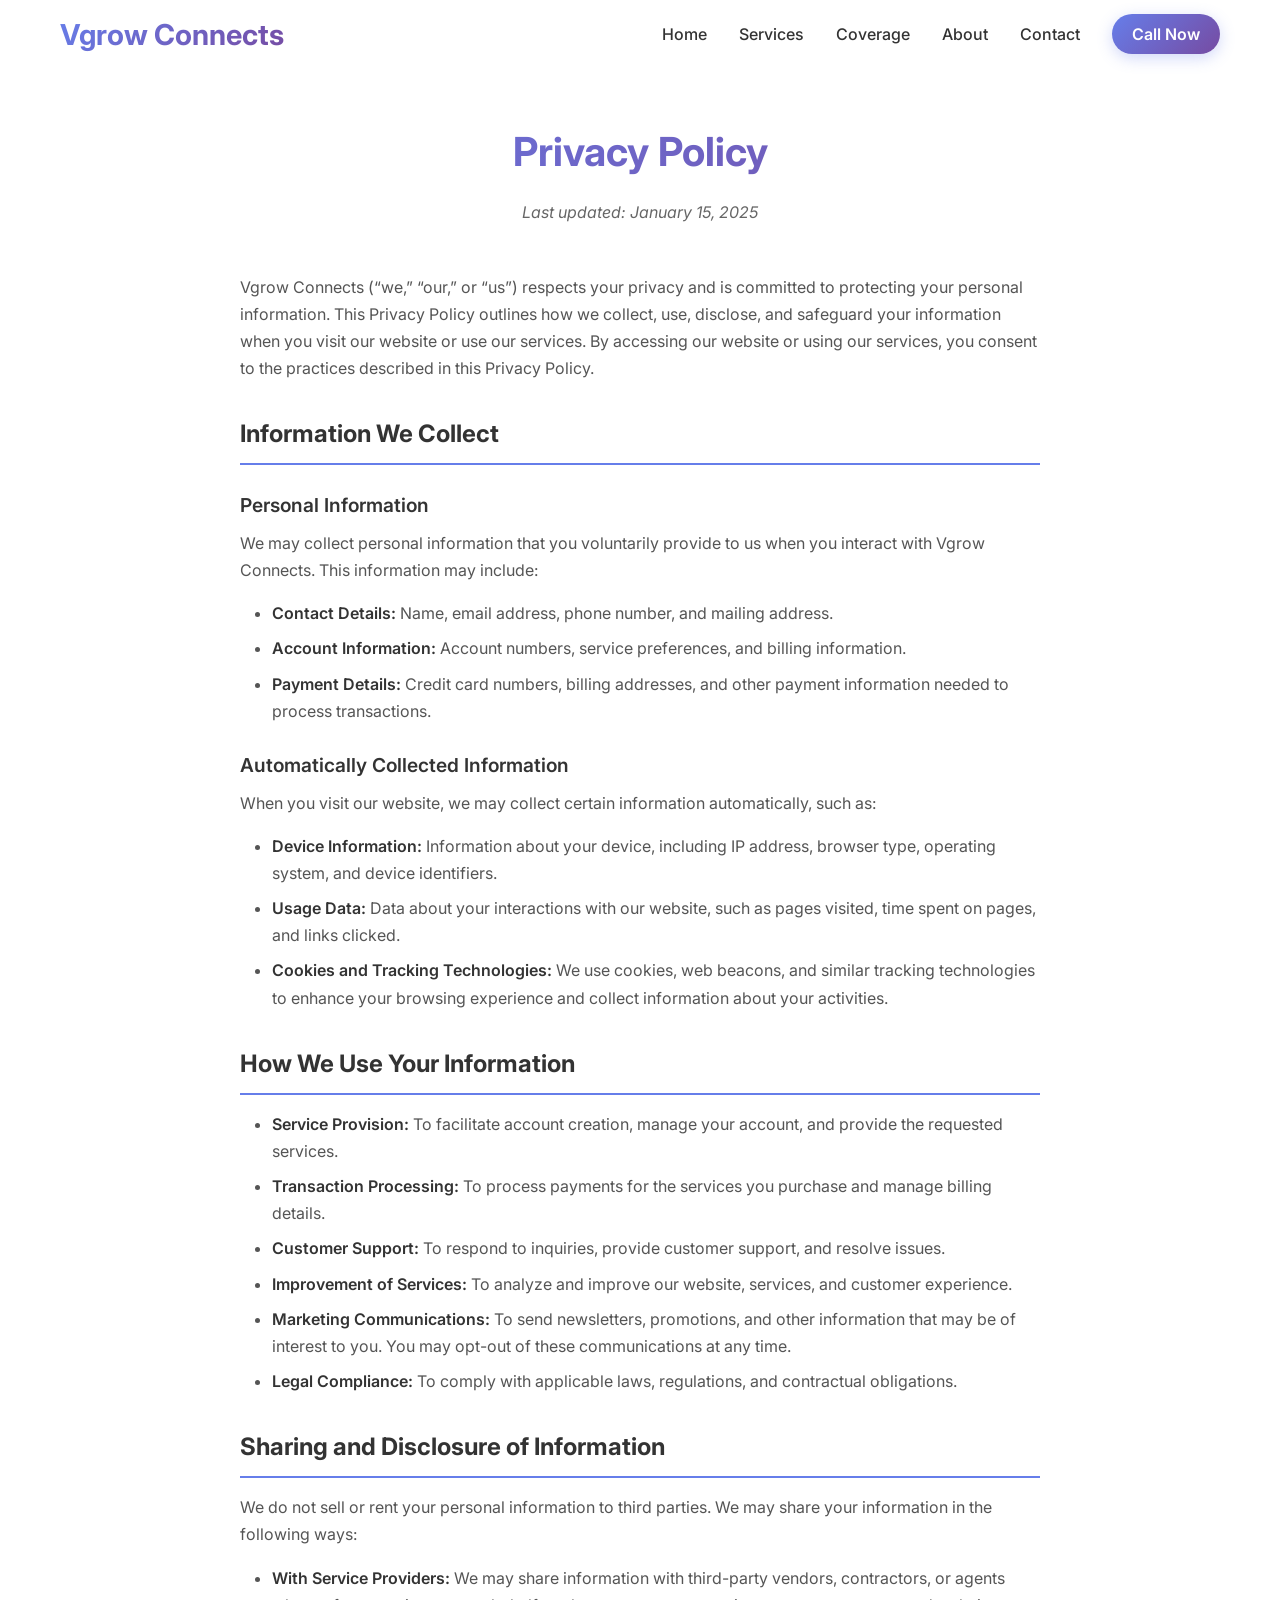
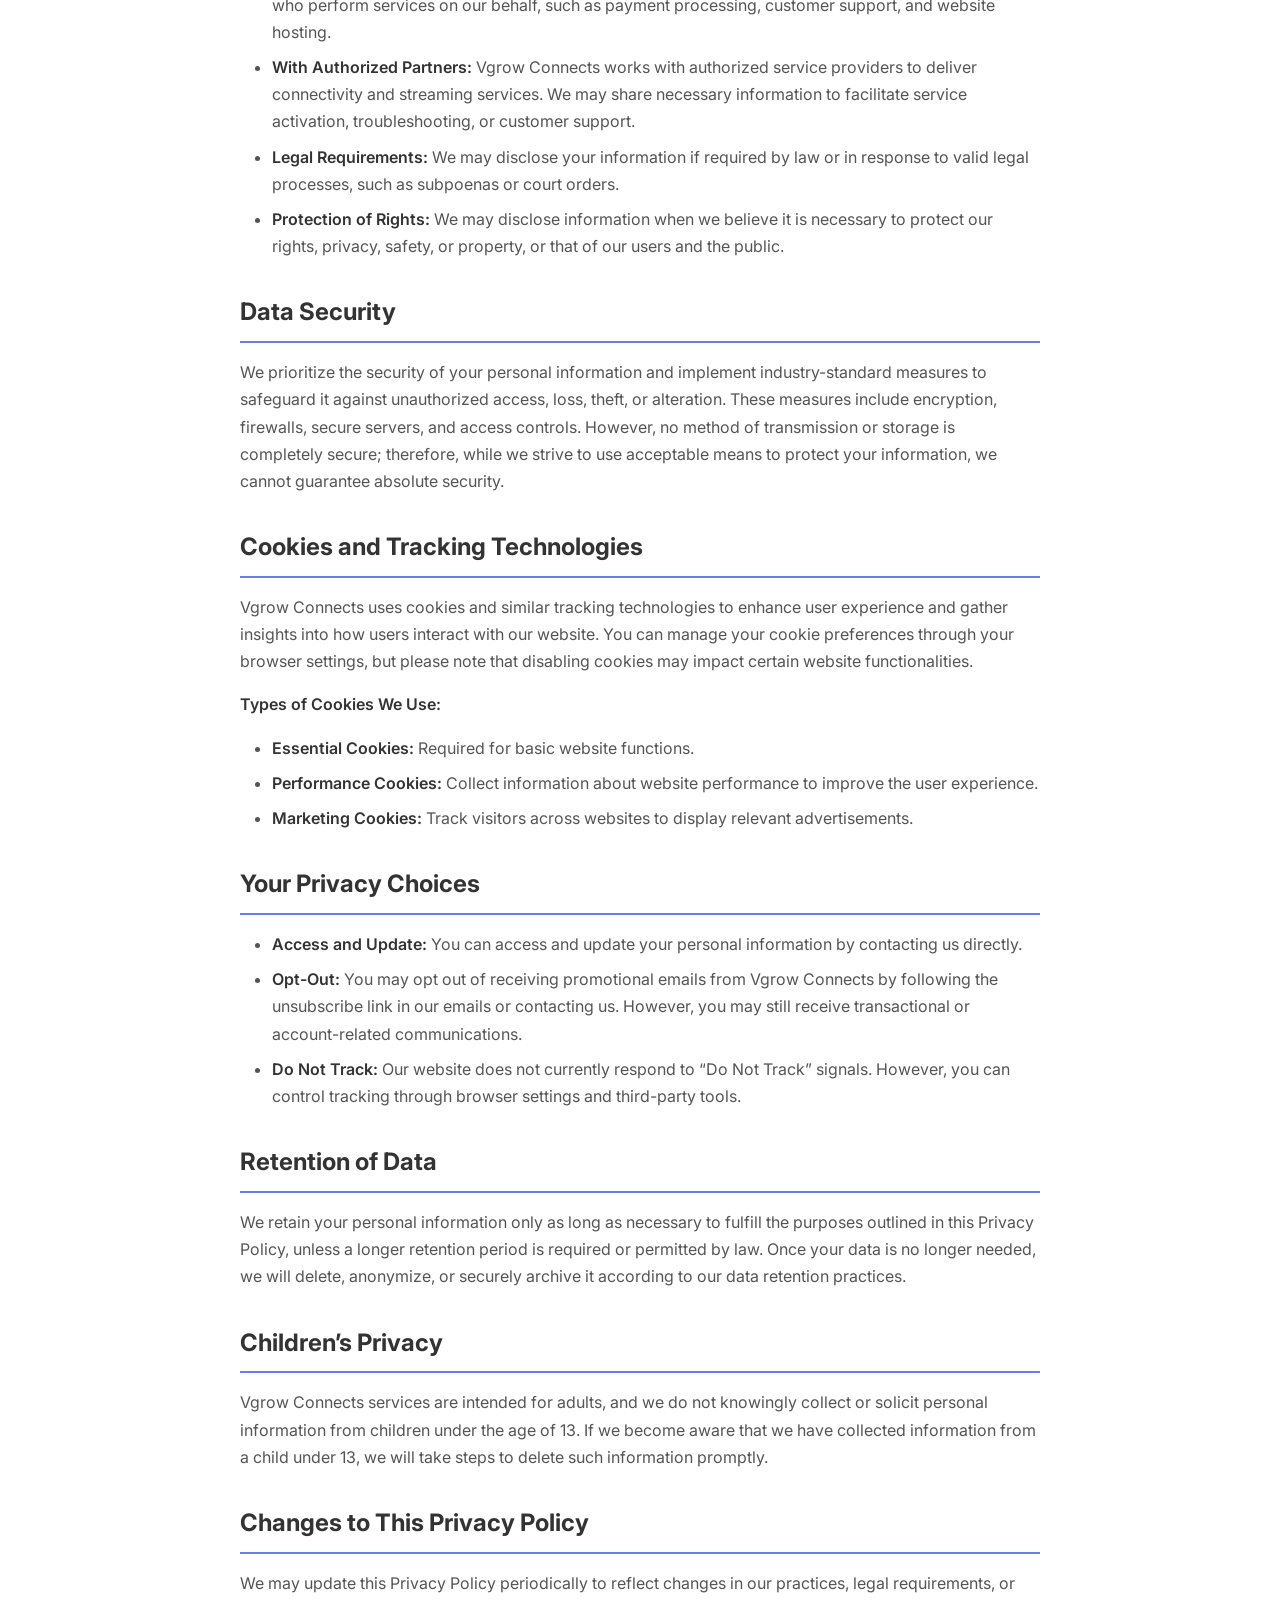
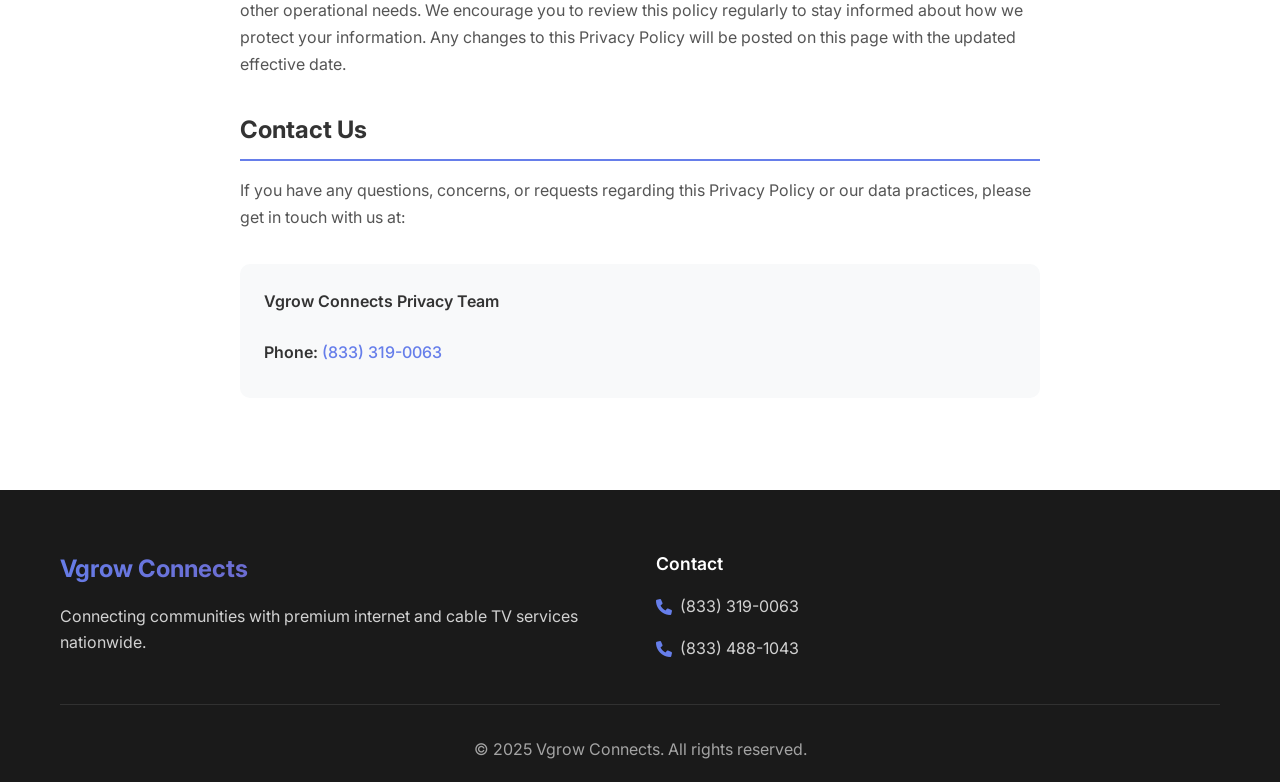
==== commit 8fd631f7: "Update privacy.html" ====
--- a/privacy.html
+++ b/privacy.html
@@ -27,7 +27,7 @@
                 <li class="nav-item"><a href="index.html#coverage" class="nav-link">Coverage</a></li>
                 <li class="nav-item"><a href="index.html#about" class="nav-link">About</a></li>
                 <li class="nav-item"><a href="index.html#contact" class="nav-link">Contact</a></li>
-                <li class="nav-item"><a href="tel:+18334881043" class="nav-cta">Call Now</a></li>
+                <li class="nav-item"><a href="tel:+18333190063" class="nav-cta">Call Now</a></li>
             </ul>
             <div class="hamburger">
                 <span class="bar"></span>
@@ -163,7 +163,7 @@
                     please get in touch with us at:</p>
                 <div class="contact-info">
                     <p><strong>Vgrow Connects Privacy Team</strong></p>
-                    <p><strong>Phone:</strong> <a href="tel:+18334881043">(833) 488-1043</a></p>
+                    <p><strong>Phone:</strong> <a href="tel:+18333190063">(833) 319-0063</a></p>
                 </div>
             </div>
         </div>
@@ -180,7 +180,11 @@
                 <div class="footer-section">
                     <h4>Contact</h4>
                     <div class="contact-info">
-                        <a href="tel:+18334881043" class="contact-item">
+                        <a href="tel:+18333190063" class="contact-item">
+                            <i class="fas fa-phone"></i>
+                             (833) 319-0063
+                        </a>
+                          <a href="tel:+18334881043" class="contact-item">
                             <i class="fas fa-phone"></i>
                              (833) 488-1043
                         </a>
@@ -199,3 +203,4 @@
 
 </html>
 
+
